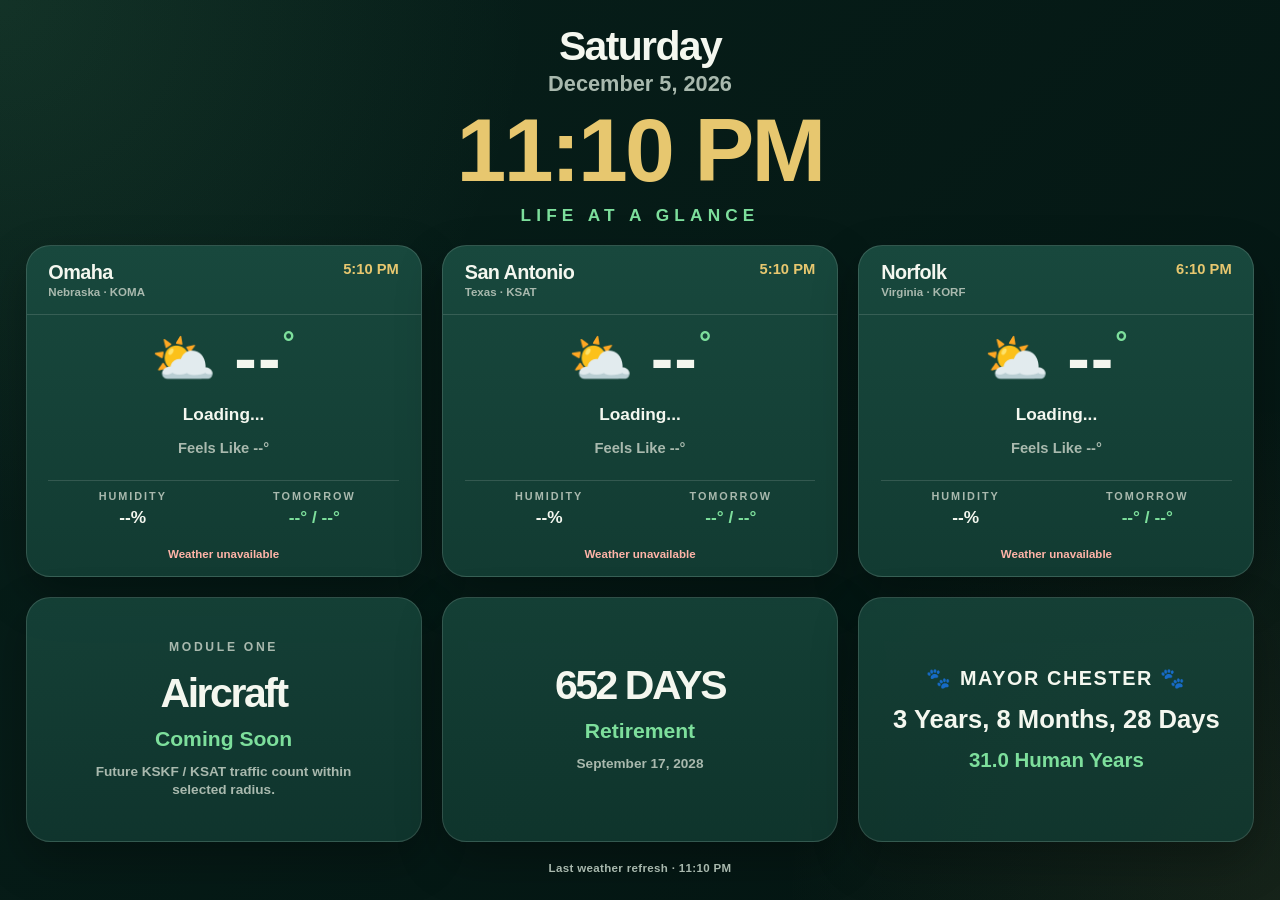
==== index.html @ 7c3a4c6c "spacing more" ====
<!DOCTYPE html>
<html lang="en">
<head>
  <meta charset="UTF-8" />
  <meta name="viewport" content="width=device-width, initial-scale=1.0, viewport-fit=cover" />

  <title>Life at a Glance</title>

  <style>
    :root {
      --bg: #071f1a;
      --bg-dark: #041512;
      --tile: #123b32;
      --tile-2: #18483d;
      --tile-3: #0f332c;
      --accent: #7ddf9c;
      --gold: #e7c76f;
      --text: #f4f7ef;
      --muted: #a9b9ae;
      --line: rgba(244, 247, 239, 0.14);
      --shadow: rgba(0, 0, 0, 0.28);
      --error: #ffb4a8;
      --ui-scale: 1;
    }

    * {
      box-sizing: border-box;
    }

    html {
      width: 100%;
      min-height: 100%;
      background: var(--bg-dark);
    }

    body {
      margin: 0;
      width: 100%;
      min-height: 100dvh;
      background:
        radial-gradient(circle at top left, rgba(125, 223, 156, 0.10), transparent 34%),
        radial-gradient(circle at bottom right, rgba(231, 199, 111, 0.08), transparent 32%),
        linear-gradient(135deg, var(--bg), var(--bg-dark));
      color: var(--text);
      font-family: -apple-system, BlinkMacSystemFont, "Segoe UI", sans-serif;
    }

    .dashboard {
      width: 100%;
      min-height: 100dvh;
      padding: clamp(14px, 2vw, 38px);
      display: grid;
      grid-template-rows: auto minmax(0, 1.15fr) minmax(0, 0.85fr) auto;
      gap: clamp(12px, 1.6vw, 28px);
    }

    .lockscreen-header {
      text-align: center;
      display: flex;
      flex-direction: column;
      align-items: center;
      justify-content: center;
      line-height: 1;
    }

    .day {
      font-size: clamp(1.7rem, 3.2vw, 3.6rem);
      font-weight: 850;
      color: var(--text);
      letter-spacing: -0.04em;
    }

    .date {
      margin-top: clamp(4px, 0.5vw, 8px);
      font-size: clamp(1rem, 1.7vw, 2rem);
      font-weight: 750;
      color: var(--muted);
    }
.main-time{
    font-variant-numeric: tabular-nums;
    letter-spacing:-0.02em;
}

.temperature{
    font-variant-numeric: tabular-nums;
    letter-spacing:0.015em;
}

.retirement-number{
    font-variant-numeric: tabular-nums;
    letter-spacing:0.02em;
}

    
    .main-time {
      margin-top: clamp(8px, 0.9vw, 14px);
      font-size: clamp(3.6rem, 7vw, 7.2rem);
      font-weight: 900;
      letter-spacing: -0.03em;
      font-kerning: normal;
      font-variant-numeric: tabular-nums;
      color: var(--gold);
    }

    .title {
      margin-top: clamp(8px, 0.9vw, 16px);
      font-size: clamp(0.9rem, 1.35vw, 1.8rem);
      font-weight: 850;
      color: var(--accent);
      letter-spacing: clamp(0.15em, 0.4vw, 0.35em);
      text-transform: uppercase;
    }

    .tile-grid {
      width: 100%;
      min-height: 0;
      display: grid;
      grid-template-columns: repeat(3, minmax(0, 1fr));
      gap: clamp(12px, 1.6vw, 28px);
    }

    .tile {
      min-width: 0;
      min-height: 0;
      background: linear-gradient(180deg, var(--tile-2), var(--tile));
      border-radius: clamp(20px, 1.9vw, 34px);
      box-shadow: 0 18px 46px var(--shadow);
      border: 1px solid var(--line);
      overflow: hidden;
      display: flex;
      flex-direction: column;
      align-items: center;
      text-align: center;
    }

    .weather-card .card-header {
      width: 100%;
      padding: clamp(12px, 1.2vw, 22px) clamp(16px, 1.7vw, 30px);
      border-bottom: 1px solid var(--line);
      display: flex;
      justify-content: space-between;
      align-items: flex-start;
      gap: 12px;
    }

    .location-block {
      min-width: 0;
      text-align: left;
    }

    .location-main {
      font-size: clamp(1.1rem, 1.55vw, 2rem);
      font-weight: 900;
      color: var(--text);
      letter-spacing: -0.03em;
      white-space: nowrap;
      overflow: hidden;
      text-overflow: ellipsis;
    }

    .location-sub {
      margin-top: 2px;
      font-size: clamp(0.72rem, 0.9vw, 1.2rem);
      font-weight: 700;
      color: var(--muted);
      white-space: nowrap;
      overflow: hidden;
      text-overflow: ellipsis;
    }

    .local-time {
      font-size: clamp(0.9rem, 1.15vw, 1.55rem);
      font-weight: 900;
      color: var(--gold);
      white-space: nowrap;
    }

    .weather-body {
      width: 100%;
      flex: 1;
      min-height: 0;
      padding: clamp(6px, 0.75vw, 14px) clamp(16px, 1.7vw, 30px);
      display: grid;
      grid-template-rows: auto auto auto minmax(0, auto) auto;
      align-items: center;
      justify-items: center;
      text-align: center;
    }

    .main-weather {
      display: flex;
      justify-content: center;
      align-items: center;
      gap: clamp(12px, 1.4vw, 28px);
      margin-bottom: clamp(4px, 0.5vw, 10px);
      min-width: 0;
    }

    .icon {
      font-size: clamp(2rem, 4.1vw, 5rem);
      line-height: 1;
      flex: 0 0 auto;
    }

    .temp {
      font-size: clamp(2.7rem, 5.3vw, 6.4rem);
      font-weight: 900;
      letter-spacing: 0.015em;
      font-variant-numeric: tabular-nums;
      line-height: 0.85;
      white-space: nowrap;
    }

    .degree {
      font-size: 0.45em;
      color: var(--accent);
      vertical-align: top;
      margin-left: 0.03em;
    }

    .condition {
      max-width: 94%;
      font-size: clamp(0.9rem, 1.35vw, 1.75rem);
      font-weight: 900;
      color: var(--text);
      line-height: 1;
      margin-bottom: clamp(2px, 0.3vw, 6px);
    }

    .feels {
      font-size: clamp(0.9rem, 1.15vw, 1.45rem);
      font-weight: 750;
      color: var(--muted);
      margin-bottom: clamp(10px, 1vw, 18px);
    }

    .detail-area {
      width: 100%;
      display: grid;
      grid-template-columns: 1fr 1fr;
      gap: clamp(8px, 1vw, 14px);
      border-top: 1px solid var(--line);
      padding-top: clamp(6px, 0.65vw, 12px);
    }

    .detail-box {
      min-width: 0;
      display: flex;
      flex-direction: column;
      align-items: center;
      justify-content: center;
      min-height: 0;
    }

    .detail-label {
      font-size: clamp(0.68rem, 0.8vw, 1rem);
      font-weight: 850;
      letter-spacing: 0.18em;
      text-transform: uppercase;
      color: var(--muted);
      margin-bottom: clamp(3px, 0.4vw, 7px);
    }

    .detail-value {
      font-size: clamp(1rem, 1.35vw, 1.7rem);
      font-weight: 900;
      color: var(--text);
      white-space: nowrap;
    }

    .tomorrow {
      color: var(--accent);
    }

    .error {
      margin-top: 8px;
      color: var(--error);
      font-size: clamp(0.72rem, 0.85vw, 1rem);
      font-weight: 700;
    }

    .placeholder-card {
      background:
        linear-gradient(180deg, rgba(24, 72, 61, 0.82), rgba(18, 59, 50, 0.82));
      justify-content: center;
      padding: clamp(18px, 2vw, 38px);
    }

    .chester-card {
      gap: clamp(10px, 1.2vw, 18px);
    }

    .chester-title {
      font-size: clamp(1rem, 1.55vw, 2rem);
      font-weight: 900;
      color: var(--text);
      letter-spacing: 0.08em;
      line-height: 1.1;
    }

    .chester-age {
      font-size: clamp(1.25rem, 2vw, 2.8rem);
      font-weight: 900;
      color: var(--text);
      line-height: 1.1;
    }

    .chester-human-age {
      font-size: clamp(1.1rem, 1.6vw, 2rem);
      font-weight: 900;
      color: var(--accent);
      line-height: 1.1;
    }

    .placeholder-label {
      font-size: clamp(0.75rem, 0.95vw, 1.2rem);
      font-weight: 900;
      letter-spacing: 0.22em;
      text-transform: uppercase;
      color: var(--muted);
      margin-bottom: clamp(14px, 1.5vw, 26px);
    }

    .placeholder-title {
      font-size: clamp(2rem, 3.2vw, 4rem);
      font-weight: 900;
      color: var(--text);
      letter-spacing: -0.06em;
      line-height: 1;
      margin-bottom: clamp(10px, 1vw, 16px);
    }

    .placeholder-status {
      font-size: clamp(1.15rem, 1.65vw, 2rem);
      font-weight: 900;
      color: var(--accent);
      line-height: 1.1;
    }

    .placeholder-note {
      margin-top: clamp(10px, 1vw, 16px);
      font-size: clamp(0.85rem, 1.05vw, 1.35rem);
      font-weight: 700;
      color: var(--muted);
      max-width: 34ch;
      line-height: 1.35;
    }

    .footer {
      min-height: 0;
      font-size: clamp(0.72rem, 0.85vw, 1rem);
      font-weight: 750;
      color: var(--muted);
      text-align: center;
      letter-spacing: 0.03em;
    }

    /* Large landscape screens: true kiosk mode, no scrolling. */
    @media (min-width: 1000px) and (orientation: landscape) {
      html,
      body {
        height: 100%;
        overflow: hidden;
      }

      .dashboard {
        height: 100dvh;
      }
    }

    /* Medium screens/tablets: allow graceful reflow. */
    @media (max-width: 1050px) {
      body {
        overflow: auto;
      }

      .dashboard {
        min-height: 100dvh;
        grid-template-rows: auto auto auto auto;
      }

      .tile-grid {
        grid-template-columns: repeat(2, minmax(0, 1fr));
      }

      .tile {
        min-height: clamp(260px, 38vh, 380px);
      }
    }

    /* Phones/small portrait screens. */
    @media (max-width: 680px) {
      .dashboard {
        padding: 16px;
        gap: 16px;
      }

      .tile-grid {
        grid-template-columns: 1fr;
      }

      .tile {
        min-height: 280px;
      }

      .weather-card .card-header {
        align-items: center;
      }

      .main-weather {
        gap: 16px;
      }
    }

    /* Short landscape screens, including some browser windows with toolbars visible. */
    @media (max-height: 760px) and (min-width: 1000px) {
      .dashboard {
        padding: 14px 24px;
        gap: 12px;
      }

      .day {
        font-size: clamp(1.4rem, 2.5vw, 2.8rem);
      }

      .date {
        font-size: clamp(0.9rem, 1.35vw, 1.5rem);
      }

      .main-time {
        font-size: clamp(3rem, 5vw, 5.5rem);
        margin-top: 4px;
      }

      .title {
        margin-top: 6px;
      }
    }
  </style>
</head>

<body>
  <main class="dashboard">

    <header class="lockscreen-header">
      <div class="day" id="mainDay">Loading</div>
      <div class="date" id="mainDate">Loading date</div>
      <div class="main-time" id="mainTime">--:--</div>
      <div class="title">Life at a Glance</div>
    </header>

    <section class="tile-grid top-row" id="weatherGrid"></section>

    <section class="tile-grid bottom-row">

      <section class="tile placeholder-card">
        <div class="placeholder-label">Module One</div>
        <div class="placeholder-title">Aircraft</div>
        <div class="placeholder-status">Coming Soon</div>
        <div class="placeholder-note">Future KSKF / KSAT traffic count within selected radius.</div>
      </section>

      <section class="tile placeholder-card">
        <div class="placeholder-title" id="retirementCountdown">---</div>
        <div class="placeholder-status">Retirement</div>
        <div class="placeholder-note">September 17, 2028</div>
      </section>

      <section class="tile placeholder-card chester-card">
        <div class="chester-title">🐾 MAYOR CHESTER 🐾</div>
        <div class="chester-age" id="chesterAge">Loading...</div>
        <div class="chester-human-age" id="chesterHumanAge">Loading human years...</div>
      </section>

    </section>

    <div class="footer" id="footerStatus">Weather refreshes every 15 minutes</div>

  </main>

  <script>
    /* ============================================================
       CONFIGURATION
       Add or change cities here.
       Weather.gov supports U.S. locations only.
    ============================================================ */

  function updateUIScale() {
  const designWidth = 1512;
  const designHeight = 982;

  const widthScale = window.innerWidth / designWidth;
  const heightScale = window.innerHeight / designHeight;

  const scale = Math.min(widthScale, heightScale);
  const clampedScale = Math.max(0.72, Math.min(scale, 1.18));

  document.documentElement.style.setProperty("--ui-scale", clampedScale);
}
    const WEATHER_TILES = [
      {
        main: "Omaha",
        sub: "Nebraska",
        weatherLat: 41.2565,
        weatherLon: -95.9345,
        airport: "KOMA",
        timeZone: "America/Chicago"
      },
      {
        main: "San Antonio",
        sub: "Texas",
        weatherLat: 29.4241,
        weatherLon: -98.4936,
        airport: "KSAT",
        timeZone: "America/Chicago"
      },
      {
        main: "Norfolk",
        sub: "Virginia",
        weatherLat: 36.8508,
        weatherLon: -76.2859,
        airport: "KORF",
        timeZone: "America/New_York"
      }
    ];

    const RETIREMENT_DATE = new Date("2028-09-17T00:00:00");
    const CHESTER_BIRTHDAY = new Date("2023-03-07T00:00:00");

const CHESTER_HUMAN_AGE_TABLE = [
  { dog: 1, human: 15 },
  { dog: 2, human: 24 },
  { dog: 3, human: 28 },
  { dog: 4, human: 32 },
  { dog: 5, human: 37 },
  { dog: 6, human: 42 },
  { dog: 7, human: 47 },
  { dog: 8, human: 51 },
  { dog: 9, human: 56 },
  { dog: 10, human: 60 },
  { dog: 12, human: 69 }
];

    /* ============================================================
       UTILITY FUNCTIONS
    ============================================================ */

    function cToF(celsius) {
      if (celsius === null || celsius === undefined) return null;
      return Math.round((celsius * 9 / 5) + 32);
    }

    function heatIndexF(tempF, humidity) {
      if (tempF === null || humidity === null) return tempF;
      if (tempF < 80 || humidity < 40) return tempF;

      const T = tempF;
      const R = humidity;

      return Math.round(
        -42.379 +
        2.04901523 * T +
        10.14333127 * R -
        0.22475541 * T * R -
        0.00683783 * T * T -
        0.05481717 * R * R +
        0.00122874 * T * T * R +
        0.00085282 * T * R * R -
        0.00000199 * T * T * R * R
      );
    }

    function iconForForecast(text) {
      const value = String(text || "").toLowerCase();

      if (value.includes("thunder")) return "⛈️";
      if (value.includes("rain") || value.includes("showers") || value.includes("drizzle")) return "🌧️";
      if (value.includes("snow") || value.includes("flurries")) return "❄️";
      if (value.includes("fog") || value.includes("mist")) return "🌫️";
      if (value.includes("cloudy") || value.includes("overcast")) return "☁️";
      if (value.includes("partly") || value.includes("mostly sunny")) return "🌤️";
      if (value.includes("sunny") || value.includes("clear")) return "☀️";

      return "⛅";
    }

    function formatTimeForZone(timeZone) {
      return new Date().toLocaleTimeString("en-US", {
        timeZone,
        hour: "numeric",
        minute: "2-digit"
      });
    }

    /* ============================================================
       MAIN LOCKSCREEN CLOCK
    ============================================================ */

      function updateMainClock() {
      const now = new Date();

      document.getElementById("mainDay").textContent =
        now.toLocaleDateString("en-US", {
          weekday: "long"
        });

      document.getElementById("mainDate").textContent =
        now.toLocaleDateString("en-US", {
          month: "long",
          day: "numeric",
          year: "numeric"
        });

      document.getElementById("mainTime").textContent =
        now.toLocaleTimeString("en-US", {
          hour: "numeric",
          minute: "2-digit"
        });
    }

    /* ============================================================
       RETIREMENT COUNTDOWN
    ============================================================ */

    function updateRetirementCountdown() {
      const now = new Date();
      const millisecondsPerDay = 1000 * 60 * 60 * 24;
      const difference = RETIREMENT_DATE - now;
      const daysRemaining = Math.max(0, Math.ceil(difference / millisecondsPerDay));
      const element = document.getElementById("retirementCountdown");

      if (element) {
        element.textContent = daysRemaining + " DAYS";
      }
    }
    function calculateAgeParts(birthday, today) {
  let years = today.getFullYear() - birthday.getFullYear();
  let months = today.getMonth() - birthday.getMonth();
  let days = today.getDate() - birthday.getDate();

  if (days < 0) {
    months--;
    const previousMonth = new Date(today.getFullYear(), today.getMonth(), 0);
    days += previousMonth.getDate();
  }

  if (months < 0) {
    years--;
    months += 12;
  }

  return { years, months, days };
}

function calculateDecimalYears(birthday, today) {
  const millisecondsPerYear = 365.25 * 24 * 60 * 60 * 1000;
  return (today - birthday) / millisecondsPerYear;
}

function calculateHumanYears(dogYears) {
  const table = CHESTER_HUMAN_AGE_TABLE;

  for (let i = 0; i < table.length - 1; i++) {
    const current = table[i];
    const next = table[i + 1];

    if (dogYears >= current.dog && dogYears <= next.dog) {
      const progress = (dogYears - current.dog) / (next.dog - current.dog);
      return current.human + progress * (next.human - current.human);
    }
  }

  return table[table.length - 1].human;
}

function updateChesterAge() {
  const today = new Date();

  const ageParts = calculateAgeParts(CHESTER_BIRTHDAY, today);
  const dogYears = calculateDecimalYears(CHESTER_BIRTHDAY, today);
  const humanYears = calculateHumanYears(dogYears);

  const ageElement = document.getElementById("chesterAge");
  const humanAgeElement = document.getElementById("chesterHumanAge");

  if (ageElement) {
    ageElement.textContent =
      `${ageParts.years} Years, ${ageParts.months} Months, ${ageParts.days} Days`;
  }

  if (humanAgeElement) {
    humanAgeElement.textContent =
      `${humanYears.toFixed(1)} Human Years`;
  }
}

    /* ============================================================
       WEATHER CARD CREATION
    ============================================================ */

    function createWeatherCard(city, index) {
      const card = document.createElement("section");
      card.className = "tile weather-card";
      card.id = `weather-card-${index}`;

      card.innerHTML = `
        <div class="card-header">
          <div class="location-block">
            <div class="location-main">${city.main}</div>
            <div class="location-sub">${city.sub} · ${city.airport}</div>
          </div>
          <div class="local-time" id="city-time-${index}">--:--</div>
        </div>

        <div class="weather-body">
          <div class="main-weather">
            <div class="icon" id="weather-icon-${index}">⛅</div>
            <div class="temp">
              <span id="weather-temp-${index}">--</span><span class="degree">°</span>
            </div>
          </div>

          <div class="condition" id="weather-condition-${index}">Loading...</div>
          <div class="feels">
            Feels Like <span id="weather-feels-${index}">--</span>°
          </div>

          <div class="detail-area">
            <div class="detail-box">
              <div class="detail-label">Humidity</div>
              <div class="detail-value">
                <span id="weather-humidity-${index}">--</span>%
              </div>
            </div>

            <div class="detail-box">
              <div class="detail-label">Tomorrow</div>
              <div class="detail-value tomorrow" id="weather-tomorrow-${index}">
                --° / --°
              </div>
            </div>
          </div>

          <div class="error" id="weather-error-${index}"></div>
        </div>
      `;

      document.getElementById("weatherGrid").appendChild(card);
    }

    /* ============================================================
       WEATHER CLOCKS
    ============================================================ */

    function updateWeatherTileClocks() {
      WEATHER_TILES.forEach((city, index) => {
        const element = document.getElementById(`city-time-${index}`);
        if (element) {
          element.textContent = formatTimeForZone(city.timeZone);
        }
      });
    }

    /* ============================================================
       WEATHER.GOV DATA
    ============================================================ */

    async function getLatestObservationFromStations(stations) {
      for (const stationFeature of stations.features) {
        const stationId = stationFeature.properties.stationIdentifier;
        const observationUrl =
          `https://api.weather.gov/stations/${stationId}/observations/latest`;

        try {
          const response = await fetch(observationUrl);
          if (!response.ok) continue;

          const data = await response.json();

          if (
            data &&
            data.properties &&
            data.properties.temperature &&
            data.properties.temperature.value !== null
          ) {
            return data;
          }
        } catch (error) {
          continue;
        }
      }

      throw new Error("No usable observation stations found");
    }

    async function loadWeather(city, index) {
      const errorElement = document.getElementById(`weather-error-${index}`);

      try {
        const pointUrl =
          `https://api.weather.gov/points/${city.weatherLat},${city.weatherLon}`;

        const pointResponse = await fetch(pointUrl);
        if (!pointResponse.ok) {
          throw new Error("Unable to load weather point data");
        }

        const pointData = await pointResponse.json();

        const forecastUrl = pointData.properties.forecast;
        const stationsUrl = pointData.properties.observationStations;

        const [forecastResponse, stationsResponse] = await Promise.all([
          fetch(forecastUrl),
          fetch(stationsUrl)
        ]);

        if (!forecastResponse.ok || !stationsResponse.ok) {
          throw new Error("Unable to load forecast or station data");
        }

        const forecastData = await forecastResponse.json();
        const stationsData = await stationsResponse.json();
        const observationData = await getLatestObservationFromStations(stationsData);

        const current = observationData.properties;
        const periods = forecastData.properties.periods;

        const currentTempF = cToF(current.temperature.value);

        const humidity =
          current.relativeHumidity &&
          current.relativeHumidity.value !== null
            ? Math.round(current.relativeHumidity.value)
            : null;

        const feelsLike =
          humidity !== null ? heatIndexF(currentTempF, humidity) : currentTempF;

        const currentForecast = periods[0];

        const tomorrowDay = periods.find(period => {
          const periodDate = new Date(period.startTime);
          const now = new Date();

          return period.isDaytime && periodDate.getDate() !== now.getDate();
        });

        const tomorrowNight = periods.find(period => {
          if (!tomorrowDay) return false;

          const periodDate = new Date(period.startTime);
          const tomorrowDate = new Date(tomorrowDay.startTime);

          return !period.isDaytime &&
                 periodDate.getDate() === tomorrowDate.getDate();
        });

        document.getElementById(`weather-temp-${index}`).textContent =
          currentTempF ?? "--";

        document.getElementById(`weather-feels-${index}`).textContent =
          feelsLike ?? "--";

        document.getElementById(`weather-humidity-${index}`).textContent =
          humidity ?? "--";

        document.getElementById(`weather-condition-${index}`).textContent =
          currentForecast.shortForecast || "Current conditions";

        document.getElementById(`weather-icon-${index}`).textContent =
          iconForForecast(currentForecast.shortForecast);

        if (tomorrowDay && tomorrowNight) {
          document.getElementById(`weather-tomorrow-${index}`).textContent =
            `${tomorrowDay.temperature}° / ${tomorrowNight.temperature}°`;
        }

        errorElement.textContent = "";
      } catch (error) {
        console.error(`${city.main} weather error:`, error);
        errorElement.textContent = "Weather unavailable";
      }
    }

    function loadAllWeather() {
      WEATHER_TILES.forEach((city, index) => {
        loadWeather(city, index);
      });

      const now = new Date();
      document.getElementById("footerStatus").textContent =
        "Last weather refresh · " +
        now.toLocaleTimeString("en-US", {
          hour: "numeric",
          minute: "2-digit"
        });
    }

    /* ============================================================
       INITIALIZE
    ============================================================ */

    WEATHER_TILES.forEach((city, index) => {
      createWeatherCard(city, index);
    });

    updateUIScale();
    updateMainClock();
    updateRetirementCountdown();
    updateChesterAge();
    updateWeatherTileClocks();
    loadAllWeather();

    setInterval(updateMainClock, 1000);
    setInterval(updateRetirementCountdown, 60 * 60 * 1000);
    setInterval(updateWeatherTileClocks, 1000);
    setInterval(loadAllWeather, 15 * 60 * 1000);
    window.addEventListener("resize", updateUIScale);
    window.addEventListener("orientationchange", updateUIScale);
  </script>
</body>
</html>
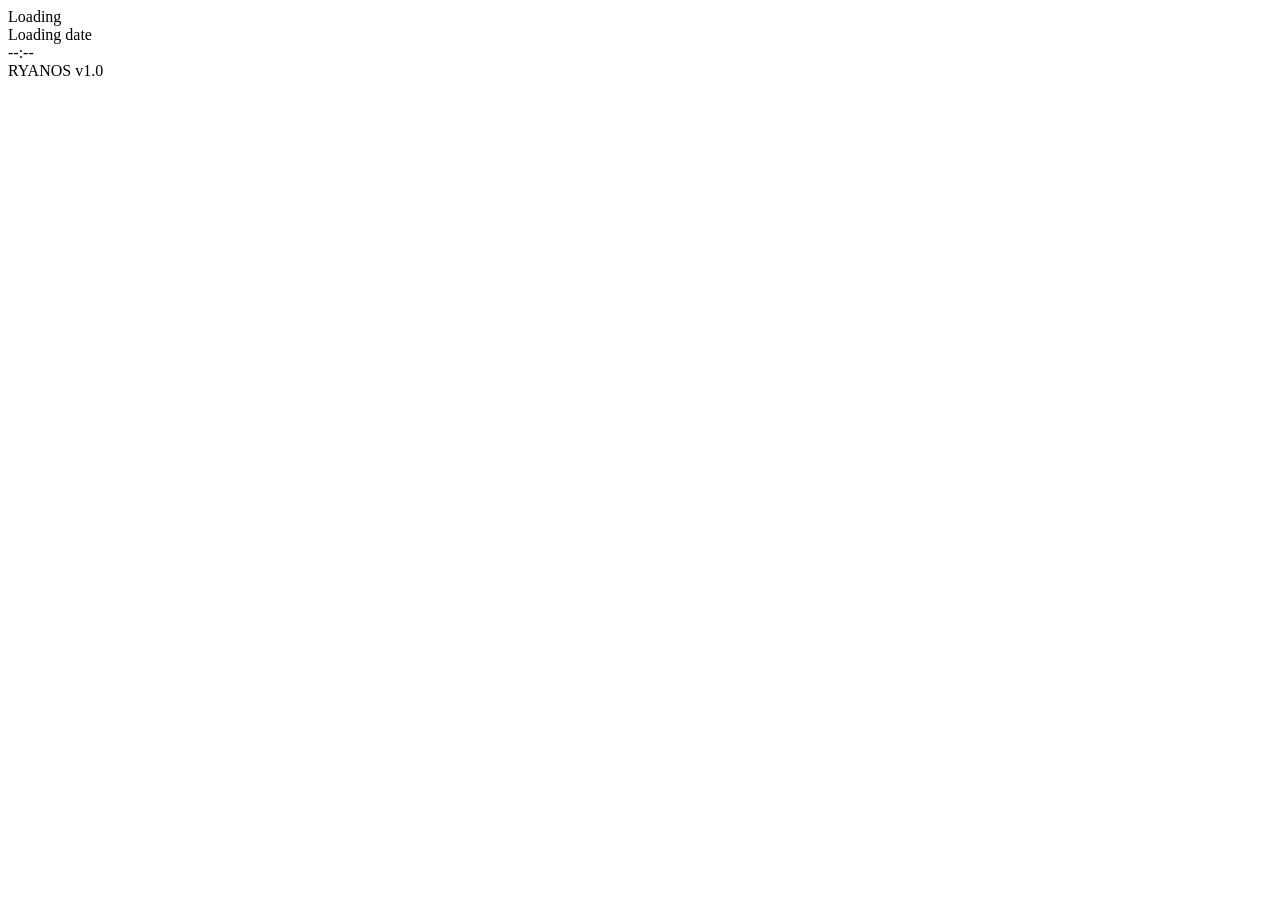
==== commit 2a32645f: "Update index.html" ====
--- a/index.html
+++ b/index.html
@@ -3,921 +3,70 @@
 <head>
   <meta charset="UTF-8" />
   <meta name="viewport" content="width=device-width, initial-scale=1.0, viewport-fit=cover" />
-
-  <title>Life at a Glance</title>
-
-  <style>
-    :root {
-      --bg: #071f1a;
-      --bg-dark: #041512;
-      --tile: #123b32;
-      --tile-2: #18483d;
-      --tile-3: #0f332c;
-      --accent: #7ddf9c;
-      --gold: #e7c76f;
-      --text: #f4f7ef;
-      --muted: #a9b9ae;
-      --line: rgba(244, 247, 239, 0.14);
-      --shadow: rgba(0, 0, 0, 0.28);
-      --error: #ffb4a8;
-      --ui-scale: 1;
-    }
-
-    * {
-      box-sizing: border-box;
-    }
-
-    html {
-      width: 100%;
-      min-height: 100%;
-      background: var(--bg-dark);
-    }
-
-    body {
-      margin: 0;
-      width: 100%;
-      min-height: 100dvh;
-      background:
-        radial-gradient(circle at top left, rgba(125, 223, 156, 0.10), transparent 34%),
-        radial-gradient(circle at bottom right, rgba(231, 199, 111, 0.08), transparent 32%),
-        linear-gradient(135deg, var(--bg), var(--bg-dark));
-      color: var(--text);
-      font-family: -apple-system, BlinkMacSystemFont, "Segoe UI", sans-serif;
-    }
-
-    .dashboard {
-      width: 100%;
-      min-height: 100dvh;
-      padding: clamp(14px, 2vw, 38px);
-      display: grid;
-      grid-template-rows: auto minmax(0, 1.15fr) minmax(0, 0.85fr) auto;
-      gap: clamp(12px, 1.6vw, 28px);
-    }
-
-    .lockscreen-header {
-      text-align: center;
-      display: flex;
-      flex-direction: column;
-      align-items: center;
-      justify-content: center;
-      line-height: 1;
-    }
-
-    .day {
-      font-size: clamp(1.7rem, 3.2vw, 3.6rem);
-      font-weight: 850;
-      color: var(--text);
-      letter-spacing: -0.04em;
-    }
-
-    .date {
-      margin-top: clamp(4px, 0.5vw, 8px);
-      font-size: clamp(1rem, 1.7vw, 2rem);
-      font-weight: 750;
-      color: var(--muted);
-    }
-.main-time{
-    font-variant-numeric: tabular-nums;
-    letter-spacing:-0.02em;
-}
-
-.temperature{
-    font-variant-numeric: tabular-nums;
-    letter-spacing:0.015em;
-}
-
-.retirement-number{
-    font-variant-numeric: tabular-nums;
-    letter-spacing:0.02em;
-}
-
-    
-    .main-time {
-      margin-top: clamp(8px, 0.9vw, 14px);
-      font-size: clamp(3.6rem, 7vw, 7.2rem);
-      font-weight: 900;
-      letter-spacing: -0.03em;
-      font-kerning: normal;
-      font-variant-numeric: tabular-nums;
-      color: var(--gold);
-    }
-
-    .title {
-      margin-top: clamp(8px, 0.9vw, 16px);
-      font-size: clamp(0.9rem, 1.35vw, 1.8rem);
-      font-weight: 850;
-      color: var(--accent);
-      letter-spacing: clamp(0.15em, 0.4vw, 0.35em);
-      text-transform: uppercase;
-    }
-
-    .tile-grid {
-      width: 100%;
-      min-height: 0;
-      display: grid;
-      grid-template-columns: repeat(3, minmax(0, 1fr));
-      gap: clamp(12px, 1.6vw, 28px);
-    }
-
-    .tile {
-      min-width: 0;
-      min-height: 0;
-      background: linear-gradient(180deg, var(--tile-2), var(--tile));
-      border-radius: clamp(20px, 1.9vw, 34px);
-      box-shadow: 0 18px 46px var(--shadow);
-      border: 1px solid var(--line);
-      overflow: hidden;
-      display: flex;
-      flex-direction: column;
-      align-items: center;
-      text-align: center;
-    }
-
-    .weather-card .card-header {
-      width: 100%;
-      padding: clamp(12px, 1.2vw, 22px) clamp(16px, 1.7vw, 30px);
-      border-bottom: 1px solid var(--line);
-      display: flex;
-      justify-content: space-between;
-      align-items: flex-start;
-      gap: 12px;
-    }
-
-    .location-block {
-      min-width: 0;
-      text-align: left;
-    }
-
-    .location-main {
-      font-size: clamp(1.1rem, 1.55vw, 2rem);
-      font-weight: 900;
-      color: var(--text);
-      letter-spacing: -0.03em;
-      white-space: nowrap;
-      overflow: hidden;
-      text-overflow: ellipsis;
-    }
-
-    .location-sub {
-      margin-top: 2px;
-      font-size: clamp(0.72rem, 0.9vw, 1.2rem);
-      font-weight: 700;
-      color: var(--muted);
-      white-space: nowrap;
-      overflow: hidden;
-      text-overflow: ellipsis;
-    }
-
-    .local-time {
-      font-size: clamp(0.9rem, 1.15vw, 1.55rem);
-      font-weight: 900;
-      color: var(--gold);
-      white-space: nowrap;
-    }
-
-    .weather-body {
-      width: 100%;
-      flex: 1;
-      min-height: 0;
-      padding: clamp(6px, 0.75vw, 14px) clamp(16px, 1.7vw, 30px);
-      display: grid;
-      grid-template-rows: auto auto auto minmax(0, auto) auto;
-      align-items: center;
-      justify-items: center;
-      text-align: center;
-    }
-
-    .main-weather {
-      display: flex;
-      justify-content: center;
-      align-items: center;
-      gap: clamp(12px, 1.4vw, 28px);
-      margin-bottom: clamp(4px, 0.5vw, 10px);
-      min-width: 0;
-    }
-
-    .icon {
-      font-size: clamp(2rem, 4.1vw, 5rem);
-      line-height: 1;
-      flex: 0 0 auto;
-    }
-
-    .temp {
-      font-size: clamp(2.7rem, 5.3vw, 6.4rem);
-      font-weight: 900;
-      letter-spacing: 0.015em;
-      font-variant-numeric: tabular-nums;
-      line-height: 0.85;
-      white-space: nowrap;
-    }
-
-    .degree {
-      font-size: 0.45em;
-      color: var(--accent);
-      vertical-align: top;
-      margin-left: 0.03em;
-    }
-
-    .condition {
-      max-width: 94%;
-      font-size: clamp(0.9rem, 1.35vw, 1.75rem);
-      font-weight: 900;
-      color: var(--text);
-      line-height: 1;
-      margin-bottom: clamp(2px, 0.3vw, 6px);
-    }
-
-    .feels {
-      font-size: clamp(0.9rem, 1.15vw, 1.45rem);
-      font-weight: 750;
-      color: var(--muted);
-      margin-bottom: clamp(10px, 1vw, 18px);
-    }
-
-    .detail-area {
-      width: 100%;
-      display: grid;
-      grid-template-columns: 1fr 1fr;
-      gap: clamp(8px, 1vw, 14px);
-      border-top: 1px solid var(--line);
-      padding-top: clamp(6px, 0.65vw, 12px);
-    }
-
-    .detail-box {
-      min-width: 0;
-      display: flex;
-      flex-direction: column;
-      align-items: center;
-      justify-content: center;
-      min-height: 0;
-    }
-
-    .detail-label {
-      font-size: clamp(0.68rem, 0.8vw, 1rem);
-      font-weight: 850;
-      letter-spacing: 0.18em;
-      text-transform: uppercase;
-      color: var(--muted);
-      margin-bottom: clamp(3px, 0.4vw, 7px);
-    }
-
-    .detail-value {
-      font-size: clamp(1rem, 1.35vw, 1.7rem);
-      font-weight: 900;
-      color: var(--text);
-      white-space: nowrap;
-    }
-
-    .tomorrow {
-      color: var(--accent);
-    }
-
-    .error {
-      margin-top: 8px;
-      color: var(--error);
-      font-size: clamp(0.72rem, 0.85vw, 1rem);
-      font-weight: 700;
-    }
-
-    .placeholder-card {
-      background:
-        linear-gradient(180deg, rgba(24, 72, 61, 0.82), rgba(18, 59, 50, 0.82));
-      justify-content: center;
-      padding: clamp(18px, 2vw, 38px);
-    }
-
-    .chester-card {
-      gap: clamp(10px, 1.2vw, 18px);
-    }
-
-    .chester-title {
-      font-size: clamp(1rem, 1.55vw, 2rem);
-      font-weight: 900;
-      color: var(--text);
-      letter-spacing: 0.08em;
-      line-height: 1.1;
-    }
-
-    .chester-age {
-      font-size: clamp(1.25rem, 2vw, 2.8rem);
-      font-weight: 900;
-      color: var(--text);
-      line-height: 1.1;
-    }
-
-    .chester-human-age {
-      font-size: clamp(1.1rem, 1.6vw, 2rem);
-      font-weight: 900;
-      color: var(--accent);
-      line-height: 1.1;
-    }
-
-    .placeholder-label {
-      font-size: clamp(0.75rem, 0.95vw, 1.2rem);
-      font-weight: 900;
-      letter-spacing: 0.22em;
-      text-transform: uppercase;
-      color: var(--muted);
-      margin-bottom: clamp(14px, 1.5vw, 26px);
-    }
-
-    .placeholder-title {
-      font-size: clamp(2rem, 3.2vw, 4rem);
-      font-weight: 900;
-      color: var(--text);
-      letter-spacing: -0.06em;
-      line-height: 1;
-      margin-bottom: clamp(10px, 1vw, 16px);
-    }
-
-    .placeholder-status {
-      font-size: clamp(1.15rem, 1.65vw, 2rem);
-      font-weight: 900;
-      color: var(--accent);
-      line-height: 1.1;
-    }
-
-    .placeholder-note {
-      margin-top: clamp(10px, 1vw, 16px);
-      font-size: clamp(0.85rem, 1.05vw, 1.35rem);
-      font-weight: 700;
-      color: var(--muted);
-      max-width: 34ch;
-      line-height: 1.35;
-    }
-
-    .footer {
-      min-height: 0;
-      font-size: clamp(0.72rem, 0.85vw, 1rem);
-      font-weight: 750;
-      color: var(--muted);
-      text-align: center;
-      letter-spacing: 0.03em;
-    }
-
-    /* Large landscape screens: true kiosk mode, no scrolling. */
-    @media (min-width: 1000px) and (orientation: landscape) {
-      html,
-      body {
-        height: 100%;
-        overflow: hidden;
-      }
-
-      .dashboard {
-        height: 100dvh;
-      }
-    }
-
-    /* Medium screens/tablets: allow graceful reflow. */
-    @media (max-width: 1050px) {
-      body {
-        overflow: auto;
-      }
-
-      .dashboard {
-        min-height: 100dvh;
-        grid-template-rows: auto auto auto auto;
-      }
-
-      .tile-grid {
-        grid-template-columns: repeat(2, minmax(0, 1fr));
-      }
-
-      .tile {
-        min-height: clamp(260px, 38vh, 380px);
-      }
-    }
-
-    /* Phones/small portrait screens. */
-    @media (max-width: 680px) {
-      .dashboard {
-        padding: 16px;
-        gap: 16px;
-      }
-
-      .tile-grid {
-        grid-template-columns: 1fr;
-      }
-
-      .tile {
-        min-height: 280px;
-      }
-
-      .weather-card .card-header {
-        align-items: center;
-      }
-
-      .main-weather {
-        gap: 16px;
-      }
-    }
-
-    /* Short landscape screens, including some browser windows with toolbars visible. */
-    @media (max-height: 760px) and (min-width: 1000px) {
-      .dashboard {
-        padding: 14px 24px;
-        gap: 12px;
-      }
-
-      .day {
-        font-size: clamp(1.4rem, 2.5vw, 2.8rem);
-      }
-
-      .date {
-        font-size: clamp(0.9rem, 1.35vw, 1.5rem);
-      }
-
-      .main-time {
-        font-size: clamp(3rem, 5vw, 5.5rem);
-        margin-top: 4px;
-      }
-
-      .title {
-        margin-top: 6px;
-      }
-    }
-  </style>
-</head>
-
+  <title>RyanOS</title>
+  <link rel="stylesheet" href="css/ryanos.css?v=1.0.1" />
 <body>
-  <main class="dashboard">
-
-    <header class="lockscreen-header">
+  <main class="dashboard-shell">
+    <header class="ryanos-header" aria-label="RyanOS clock">
       <div class="day" id="mainDay">Loading</div>
       <div class="date" id="mainDate">Loading date</div>
       <div class="main-time" id="mainTime">--:--</div>
-      <div class="title">Life at a Glance</div>
     </header>
 
-    <section class="tile-grid top-row" id="weatherGrid"></section>
+    <section class="tile-grid-main" id="tileGrid" aria-label="RyanOS module grid"></section>
 
-    <section class="tile-grid bottom-row">
-
-      <section class="tile placeholder-card">
-        <div class="placeholder-label">Module One</div>
-        <div class="placeholder-title">Aircraft</div>
-        <div class="placeholder-status">Coming Soon</div>
-        <div class="placeholder-note">Future KSKF / KSAT traffic count within selected radius.</div>
-      </section>
-
-      <section class="tile placeholder-card">
-        <div class="placeholder-title" id="retirementCountdown">---</div>
-        <div class="placeholder-status">Retirement</div>
-        <div class="placeholder-note">September 17, 2028</div>
-      </section>
-
-      <section class="tile placeholder-card chester-card">
-        <div class="chester-title">🐾 MAYOR CHESTER 🐾</div>
-        <div class="chester-age" id="chesterAge">Loading...</div>
-        <div class="chester-human-age" id="chesterHumanAge">Loading human years...</div>
-      </section>
-
-    </section>
-
-    <div class="footer" id="footerStatus">Weather refreshes every 15 minutes</div>
-
+    <footer class="ryanos-footer">RYANOS v1.0</footer>
   </main>
 
   <script>
-    /* ============================================================
-       CONFIGURATION
-       Add or change cities here.
-       Weather.gov supports U.S. locations only.
-    ============================================================ */
+    /* ==========================================================
+       RYANOS v1.0 CONFIGURATION
 
-  function updateUIScale() {
-  const designWidth = 1512;
-  const designHeight = 982;
+       This is the main control panel.
+       Change true / false to show or hide modules.
 
-  const widthScale = window.innerWidth / designWidth;
-  const heightScale = window.innerHeight / designHeight;
+       Do not edit the dashboard grid below. It is built automatically.
+    ========================================================== */
 
-  const scale = Math.min(widthScale, heightScale);
-  const clampedScale = Math.max(0.72, Math.min(scale, 1.18));
+    window.RYANOS_VERSION = "1.0";
 
-  document.documentElement.style.setProperty("--ui-scale", clampedScale);
-}
-    const WEATHER_TILES = [
-      {
-        main: "Omaha",
-        sub: "Nebraska",
-        weatherLat: 41.2565,
-        weatherLon: -95.9345,
-        airport: "KOMA",
-        timeZone: "America/Chicago"
-      },
-      {
-        main: "San Antonio",
-        sub: "Texas",
-        weatherLat: 29.4241,
-        weatherLon: -98.4936,
-        airport: "KSAT",
-        timeZone: "America/Chicago"
-      },
-      {
-        main: "Norfolk",
-        sub: "Virginia",
-        weatherLat: 36.8508,
-        weatherLon: -76.2859,
-        airport: "KORF",
-        timeZone: "America/New_York"
-      }
+    window.RYANOS_MODULES = {
+      "weather-a": true,
+      "weather-b": true,
+      "weather-c": true,
+
+      "flights": true,
+      "retirement": true,
+      "chester": true,
+
+      "seven": true,
+      "eight": true,
+      "nine": true
+    };
+
+    /* ==========================================================
+       TILE REGISTRY
+
+       These names are stable. If Weather A changes from Omaha to
+       Phoenix, keep the filename weather-a.html and edit only:
+
+       tiles/weather-a.html
+    ========================================================== */
+
+    window.RYANOS_TILES = [
+      { id: "weather-a", title: "Weather A", file: "tiles/weather-a.html" },
+      { id: "weather-b", title: "Weather B", file: "tiles/weather-b.html" },
+      { id: "weather-c", title: "Weather C", file: "tiles/weather-c.html" },
+
+      { id: "flights", title: "Flights", file: "tiles/flights.html" },
+      { id: "retirement", title: "Retirement", file: "tiles/retirement.html" },
+      { id: "chester", title: "Mayor Chester", file: "tiles/chester.html" },
+
+      { id: "seven", title: "Seven", file: "tiles/seven.html" },
+      { id: "eight", title: "Eight", file: "tiles/eight.html" },
+      { id: "nine", title: "Nine", file: "tiles/nine.html" }
     ];
-
-    const RETIREMENT_DATE = new Date("2028-09-17T00:00:00");
-    const CHESTER_BIRTHDAY = new Date("2023-03-07T00:00:00");
-
-const CHESTER_HUMAN_AGE_TABLE = [
-  { dog: 1, human: 15 },
-  { dog: 2, human: 24 },
-  { dog: 3, human: 28 },
-  { dog: 4, human: 32 },
-  { dog: 5, human: 37 },
-  { dog: 6, human: 42 },
-  { dog: 7, human: 47 },
-  { dog: 8, human: 51 },
-  { dog: 9, human: 56 },
-  { dog: 10, human: 60 },
-  { dog: 12, human: 69 }
-];
-
-    /* ============================================================
-       UTILITY FUNCTIONS
-    ============================================================ */
-
-    function cToF(celsius) {
-      if (celsius === null || celsius === undefined) return null;
-      return Math.round((celsius * 9 / 5) + 32);
-    }
-
-    function heatIndexF(tempF, humidity) {
-      if (tempF === null || humidity === null) return tempF;
-      if (tempF < 80 || humidity < 40) return tempF;
-
-      const T = tempF;
-      const R = humidity;
-
-      return Math.round(
-        -42.379 +
-        2.04901523 * T +
-        10.14333127 * R -
-        0.22475541 * T * R -
-        0.00683783 * T * T -
-        0.05481717 * R * R +
-        0.00122874 * T * T * R +
-        0.00085282 * T * R * R -
-        0.00000199 * T * T * R * R
-      );
-    }
-
-    function iconForForecast(text) {
-      const value = String(text || "").toLowerCase();
-
-      if (value.includes("thunder")) return "⛈️";
-      if (value.includes("rain") || value.includes("showers") || value.includes("drizzle")) return "🌧️";
-      if (value.includes("snow") || value.includes("flurries")) return "❄️";
-      if (value.includes("fog") || value.includes("mist")) return "🌫️";
-      if (value.includes("cloudy") || value.includes("overcast")) return "☁️";
-      if (value.includes("partly") || value.includes("mostly sunny")) return "🌤️";
-      if (value.includes("sunny") || value.includes("clear")) return "☀️";
-
-      return "⛅";
-    }
-
-    function formatTimeForZone(timeZone) {
-      return new Date().toLocaleTimeString("en-US", {
-        timeZone,
-        hour: "numeric",
-        minute: "2-digit"
-      });
-    }
-
-    /* ============================================================
-       MAIN LOCKSCREEN CLOCK
-    ============================================================ */
-
-      function updateMainClock() {
-      const now = new Date();
-
-      document.getElementById("mainDay").textContent =
-        now.toLocaleDateString("en-US", {
-          weekday: "long"
-        });
-
-      document.getElementById("mainDate").textContent =
-        now.toLocaleDateString("en-US", {
-          month: "long",
-          day: "numeric",
-          year: "numeric"
-        });
-
-      document.getElementById("mainTime").textContent =
-        now.toLocaleTimeString("en-US", {
-          hour: "numeric",
-          minute: "2-digit"
-        });
-    }
-
-    /* ============================================================
-       RETIREMENT COUNTDOWN
-    ============================================================ */
-
-    function updateRetirementCountdown() {
-      const now = new Date();
-      const millisecondsPerDay = 1000 * 60 * 60 * 24;
-      const difference = RETIREMENT_DATE - now;
-      const daysRemaining = Math.max(0, Math.ceil(difference / millisecondsPerDay));
-      const element = document.getElementById("retirementCountdown");
-
-      if (element) {
-        element.textContent = daysRemaining + " DAYS";
-      }
-    }
-    function calculateAgeParts(birthday, today) {
-  let years = today.getFullYear() - birthday.getFullYear();
-  let months = today.getMonth() - birthday.getMonth();
-  let days = today.getDate() - birthday.getDate();
-
-  if (days < 0) {
-    months--;
-    const previousMonth = new Date(today.getFullYear(), today.getMonth(), 0);
-    days += previousMonth.getDate();
-  }
-
-  if (months < 0) {
-    years--;
-    months += 12;
-  }
-
-  return { years, months, days };
-}
-
-function calculateDecimalYears(birthday, today) {
-  const millisecondsPerYear = 365.25 * 24 * 60 * 60 * 1000;
-  return (today - birthday) / millisecondsPerYear;
-}
-
-function calculateHumanYears(dogYears) {
-  const table = CHESTER_HUMAN_AGE_TABLE;
-
-  for (let i = 0; i < table.length - 1; i++) {
-    const current = table[i];
-    const next = table[i + 1];
-
-    if (dogYears >= current.dog && dogYears <= next.dog) {
-      const progress = (dogYears - current.dog) / (next.dog - current.dog);
-      return current.human + progress * (next.human - current.human);
-    }
-  }
-
-  return table[table.length - 1].human;
-}
-
-function updateChesterAge() {
-  const today = new Date();
-
-  const ageParts = calculateAgeParts(CHESTER_BIRTHDAY, today);
-  const dogYears = calculateDecimalYears(CHESTER_BIRTHDAY, today);
-  const humanYears = calculateHumanYears(dogYears);
-
-  const ageElement = document.getElementById("chesterAge");
-  const humanAgeElement = document.getElementById("chesterHumanAge");
-
-  if (ageElement) {
-    ageElement.textContent =
-      `${ageParts.years} Years, ${ageParts.months} Months, ${ageParts.days} Days`;
-  }
-
-  if (humanAgeElement) {
-    humanAgeElement.textContent =
-      `${humanYears.toFixed(1)} Human Years`;
-  }
-}
-
-    /* ============================================================
-       WEATHER CARD CREATION
-    ============================================================ */
-
-    function createWeatherCard(city, index) {
-      const card = document.createElement("section");
-      card.className = "tile weather-card";
-      card.id = `weather-card-${index}`;
-
-      card.innerHTML = `
-        <div class="card-header">
-          <div class="location-block">
-            <div class="location-main">${city.main}</div>
-            <div class="location-sub">${city.sub} · ${city.airport}</div>
-          </div>
-          <div class="local-time" id="city-time-${index}">--:--</div>
-        </div>
-
-        <div class="weather-body">
-          <div class="main-weather">
-            <div class="icon" id="weather-icon-${index}">⛅</div>
-            <div class="temp">
-              <span id="weather-temp-${index}">--</span><span class="degree">°</span>
-            </div>
-          </div>
-
-          <div class="condition" id="weather-condition-${index}">Loading...</div>
-          <div class="feels">
-            Feels Like <span id="weather-feels-${index}">--</span>°
-          </div>
-
-          <div class="detail-area">
-            <div class="detail-box">
-              <div class="detail-label">Humidity</div>
-              <div class="detail-value">
-                <span id="weather-humidity-${index}">--</span>%
-              </div>
-            </div>
-
-            <div class="detail-box">
-              <div class="detail-label">Tomorrow</div>
-              <div class="detail-value tomorrow" id="weather-tomorrow-${index}">
-                --° / --°
-              </div>
-            </div>
-          </div>
-
-          <div class="error" id="weather-error-${index}"></div>
-        </div>
-      `;
-
-      document.getElementById("weatherGrid").appendChild(card);
-    }
-
-    /* ============================================================
-       WEATHER CLOCKS
-    ============================================================ */
-
-    function updateWeatherTileClocks() {
-      WEATHER_TILES.forEach((city, index) => {
-        const element = document.getElementById(`city-time-${index}`);
-        if (element) {
-          element.textContent = formatTimeForZone(city.timeZone);
-        }
-      });
-    }
-
-    /* ============================================================
-       WEATHER.GOV DATA
-    ============================================================ */
-
-    async function getLatestObservationFromStations(stations) {
-      for (const stationFeature of stations.features) {
-        const stationId = stationFeature.properties.stationIdentifier;
-        const observationUrl =
-          `https://api.weather.gov/stations/${stationId}/observations/latest`;
-
-        try {
-          const response = await fetch(observationUrl);
-          if (!response.ok) continue;
-
-          const data = await response.json();
-
-          if (
-            data &&
-            data.properties &&
-            data.properties.temperature &&
-            data.properties.temperature.value !== null
-          ) {
-            return data;
-          }
-        } catch (error) {
-          continue;
-        }
-      }
-
-      throw new Error("No usable observation stations found");
-    }
-
-    async function loadWeather(city, index) {
-      const errorElement = document.getElementById(`weather-error-${index}`);
-
-      try {
-        const pointUrl =
-          `https://api.weather.gov/points/${city.weatherLat},${city.weatherLon}`;
-
-        const pointResponse = await fetch(pointUrl);
-        if (!pointResponse.ok) {
-          throw new Error("Unable to load weather point data");
-        }
-
-        const pointData = await pointResponse.json();
-
-        const forecastUrl = pointData.properties.forecast;
-        const stationsUrl = pointData.properties.observationStations;
-
-        const [forecastResponse, stationsResponse] = await Promise.all([
-          fetch(forecastUrl),
-          fetch(stationsUrl)
-        ]);
-
-        if (!forecastResponse.ok || !stationsResponse.ok) {
-          throw new Error("Unable to load forecast or station data");
-        }
-
-        const forecastData = await forecastResponse.json();
-        const stationsData = await stationsResponse.json();
-        const observationData = await getLatestObservationFromStations(stationsData);
-
-        const current = observationData.properties;
-        const periods = forecastData.properties.periods;
-
-        const currentTempF = cToF(current.temperature.value);
-
-        const humidity =
-          current.relativeHumidity &&
-          current.relativeHumidity.value !== null
-            ? Math.round(current.relativeHumidity.value)
-            : null;
-
-        const feelsLike =
-          humidity !== null ? heatIndexF(currentTempF, humidity) : currentTempF;
-
-        const currentForecast = periods[0];
-
-        const tomorrowDay = periods.find(period => {
-          const periodDate = new Date(period.startTime);
-          const now = new Date();
-
-          return period.isDaytime && periodDate.getDate() !== now.getDate();
-        });
-
-        const tomorrowNight = periods.find(period => {
-          if (!tomorrowDay) return false;
-
-          const periodDate = new Date(period.startTime);
-          const tomorrowDate = new Date(tomorrowDay.startTime);
-
-          return !period.isDaytime &&
-                 periodDate.getDate() === tomorrowDate.getDate();
-        });
-
-        document.getElementById(`weather-temp-${index}`).textContent =
-          currentTempF ?? "--";
-
-        document.getElementById(`weather-feels-${index}`).textContent =
-          feelsLike ?? "--";
-
-        document.getElementById(`weather-humidity-${index}`).textContent =
-          humidity ?? "--";
-
-        document.getElementById(`weather-condition-${index}`).textContent =
-          currentForecast.shortForecast || "Current conditions";
-
-        document.getElementById(`weather-icon-${index}`).textContent =
-          iconForForecast(currentForecast.shortForecast);
-
-        if (tomorrowDay && tomorrowNight) {
-          document.getElementById(`weather-tomorrow-${index}`).textContent =
-            `${tomorrowDay.temperature}° / ${tomorrowNight.temperature}°`;
-        }
-
-        errorElement.textContent = "";
-      } catch (error) {
-        console.error(`${city.main} weather error:`, error);
-        errorElement.textContent = "Weather unavailable";
-      }
-    }
-
-    function loadAllWeather() {
-      WEATHER_TILES.forEach((city, index) => {
-        loadWeather(city, index);
-      });
-
-      const now = new Date();
-      document.getElementById("footerStatus").textContent =
-        "Last weather refresh · " +
-        now.toLocaleTimeString("en-US", {
-          hour: "numeric",
-          minute: "2-digit"
-        });
-    }
-
-    /* ============================================================
-       INITIALIZE
-    ============================================================ */
-
-    WEATHER_TILES.forEach((city, index) => {
-      createWeatherCard(city, index);
-    });
-
-    updateUIScale();
-    updateMainClock();
-    updateRetirementCountdown();
-    updateChesterAge();
-    updateWeatherTileClocks();
-    loadAllWeather();
-
-    setInterval(updateMainClock, 1000);
-    setInterval(updateRetirementCountdown, 60 * 60 * 1000);
-    setInterval(updateWeatherTileClocks, 1000);
-    setInterval(loadAllWeather, 15 * 60 * 1000);
-    window.addEventListener("resize", updateUIScale);
-    window.addEventListener("orientationchange", updateUIScale);
   </script>
+<script src="scripts/dashboard.js?v=1.0.2"></script>
 </body>
 </html>
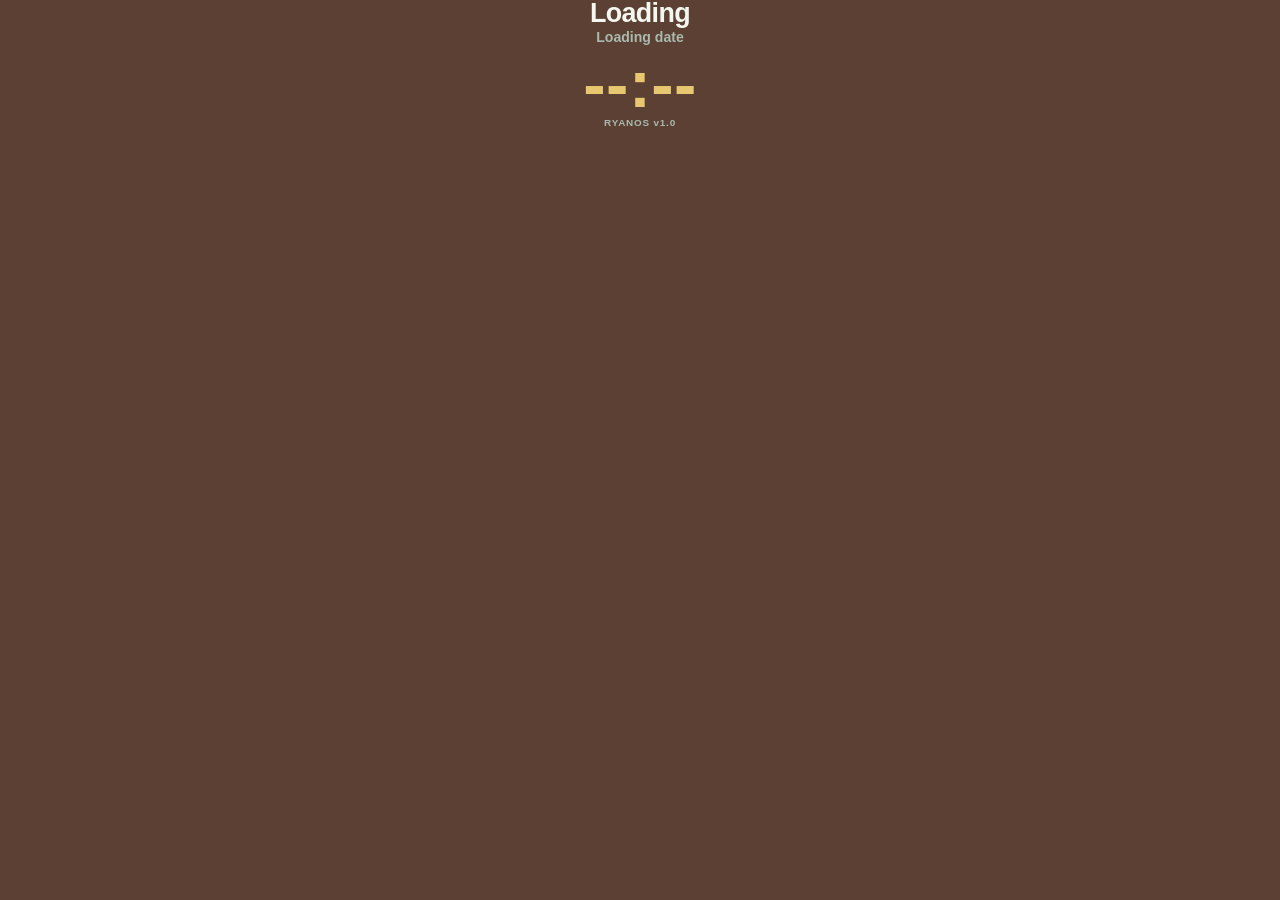
==== commit 57c5d6e5: "Update index.html" ====
--- a/index.html
+++ b/index.html
@@ -31,24 +31,24 @@
     window.RYANOS_VERSION = "1.0";
 
     window.RYANOS_MODULES = {
-      "weather-a": true,
+      "weather-a": false,
       "weather-b": true,
       "weather-c": true,
 
-      "flights": true,
+      "flights": false,
       "retirement": true,
       "chester": true,
 
       "seven": true,
       "eight": true,
-      "nine": true
+      "nine": false
     };
 
     /* ==========================================================
        TILE REGISTRY
 
        These names are stable. If Weather A changes from Omaha to
-       Phoenix, keep the filename weather-a.html and edit only:
+       Fremont, keep the filename weather-a.html and edit only:
 
        tiles/weather-a.html
     ========================================================== */
--- a/css/ryanos.css
+++ b/css/ryanos.css
@@ -0,0 +1,473 @@
+:root {
+  --bg: #071f1a;
+  --bg-dark: #041512;
+  --tile: #123b32;
+  --tile-2: #18483d;
+  --tile-3: #0f332c;
+  --accent: #7ddf9c;
+  --gold: #e7c76f;
+  --text: #f4f7ef;
+  --muted: #a9b9ae;
+  --line: rgba(244, 247, 239, 0.14);
+  --shadow: rgba(0, 0, 0, 0.28);
+  --error: #ffb4a8;
+}
+
+/* ---------- Typography Normalization ---------- */
+* { box-sizing: border-box; }
+html { -webkit-text-size-adjust: 100%; }
+body {
+  text-rendering: optimizeLegibility;
+  -webkit-font-smoothing: antialiased;
+  -moz-osx-font-smoothing: grayscale;
+}
+
+/* ---------- Page Foundation ---------- */
+html,
+body {
+  width: 100%;
+  min-height: 100%;
+  margin: 0;
+}
+
+body {
+  background-color: #5C4033;
+  color: var(--text);
+  font-family: -apple-system, BlinkMacSystemFont, "Segoe UI", sans-serif;
+}
+
+  background-size: cover;
+  background-position: center;
+  background-repeat: no-repeat;
+  background-attachment: fixed;
+  color: var(--text);
+  font-family: -apple-system, BlinkMacSystemFont, "Segoe UI", sans-serif;
+}
+
+/* ---------- Main Dashboard Frame ---------- */
+.dashboard-shell {
+  width: 100vw;
+  height: 100dvh;
+  padding: clamp(10px, 1.35vw, 26px);
+  display: grid;
+  grid-template-rows: auto minmax(0, 1fr) auto;
+  gap: clamp(8px, 1vw, 18px);
+  overflow: hidden;
+}
+
+.ryanos-header {
+  text-align: center;
+  line-height: 1;
+}
+
+.day {
+  font-size: clamp(1.25rem, 2.1vw, 2.6rem);
+  font-weight: 850;
+  letter-spacing: -0.025em;
+}
+
+.date {
+  margin-top: 0.22rem;
+  font-size: clamp(0.85rem, 1.1vw, 1.35rem);
+  font-weight: 750;
+  color: var(--muted);
+}
+
+.main-time {
+  margin-top: 0.35rem;
+  font-size: clamp(3rem, 5.25vw, 5.9rem);
+  font-weight: 900;
+  color: var(--gold);
+  letter-spacing: 0.005em;
+  font-variant-numeric: tabular-nums;
+  font-kerning: normal;
+}
+
+.tile-grid-main {
+  min-height: 0;
+  display: grid;
+  gap: clamp(8px, 1vw, 18px);
+}
+
+.tile-slot {
+  min-width: 0;
+  min-height: 0;
+  overflow: hidden;
+  border-radius: clamp(18px, 1.6vw, 30px);
+  box-shadow: 0 18px 46px var(--shadow);
+  border: 1px solid var(--line);
+  background: linear-gradient(180deg, var(--tile-2), var(--tile));
+}
+
+.tile-slot iframe {
+  width: 100%;
+  height: 100%;
+  border: 0;
+  display: block;
+  background: transparent;
+}
+
+/* ---------- Automatic Dashboard Layouts ---------- */
+.tile-grid-main.tile-count-1 {
+  grid-template-columns: minmax(0, 1fr);
+  grid-template-rows: minmax(0, 1fr);
+}
+
+.tile-grid-main.tile-count-2 {
+  grid-template-columns: repeat(2, minmax(0, 1fr));
+  grid-template-rows: minmax(0, 1fr);
+}
+
+.tile-grid-main.tile-count-3 {
+  grid-template-columns: repeat(3, minmax(0, 1fr));
+  grid-template-rows: minmax(0, 1fr);
+}
+
+.tile-grid-main.tile-count-4 {
+  grid-template-columns: repeat(2, minmax(0, 1fr));
+  grid-template-rows: repeat(2, minmax(0, 1fr));
+}
+
+.tile-grid-main.tile-count-5,
+.tile-grid-main.tile-count-6 {
+  grid-template-columns: repeat(3, minmax(0, 1fr));
+  grid-template-rows: repeat(2, minmax(0, 1fr));
+}
+
+.tile-grid-main.tile-count-7,
+.tile-grid-main.tile-count-8,
+.tile-grid-main.tile-count-9 {
+  grid-template-columns: repeat(3, minmax(0, 1fr));
+  grid-template-rows: repeat(3, minmax(0, 1fr));
+}
+
+.ryanos-footer {
+  min-height: 0;
+  font-size: clamp(0.62rem, 0.75vw, 0.9rem);
+  font-weight: 750;
+  color: var(--muted);
+  text-align: center;
+  letter-spacing: 0.08em;
+}
+
+/* ---------- Individual Tile Pages ---------- */
+body.tile-page {
+  width: 100vw;
+  height: 100dvh;
+  overflow: hidden;
+  background: linear-gradient(180deg, var(--tile-2), var(--tile));
+}
+
+.tile {
+  width: 100%;
+  height: 100dvh;
+  min-height: 0;
+  overflow: hidden;
+  background: linear-gradient(180deg, var(--tile-2), var(--tile));
+  color: var(--text);
+  display: flex;
+  flex-direction: column;
+  align-items: center;
+  text-align: center;
+}
+
+.tile-page .tile {
+  border-radius: 0;
+}
+
+.tile-header {
+  width: 100%;
+  padding: clamp(9px, 1vw, 18px) clamp(13px, 1.45vw, 26px);
+  border-bottom: 1px solid var(--line);
+  display: flex;
+  justify-content: space-between;
+  align-items: flex-start;
+  gap: 10px;
+}
+
+.location-block {
+  min-width: 0;
+  text-align: left;
+}
+
+.location-main {
+  font-size: clamp(0.95rem, 1.35vw, 1.75rem);
+  font-weight: 900;
+  color: var(--text);
+  letter-spacing: -0.025em;
+  white-space: nowrap;
+  overflow: hidden;
+  text-overflow: ellipsis;
+}
+
+.location-sub {
+  margin-top: 2px;
+  font-size: clamp(0.65rem, 0.8vw, 1rem);
+  font-weight: 700;
+  color: var(--muted);
+  white-space: nowrap;
+  overflow: hidden;
+  text-overflow: ellipsis;
+}
+
+.local-time {
+  font-size: clamp(0.82rem, 1vw, 1.3rem);
+  font-weight: 900;
+  color: var(--gold);
+  white-space: nowrap;
+  font-variant-numeric: tabular-nums;
+}
+
+.weather-body {
+  width: 100%;
+  flex: 1;
+  min-height: 0;
+  padding: clamp(7px, 0.85vw, 16px) clamp(13px, 1.45vw, 26px);
+  display: grid;
+  grid-template-rows: auto auto auto minmax(0, auto) auto;
+  align-items: center;
+  justify-items: center;
+}
+
+.main-weather {
+  display: flex;
+  justify-content: center;
+  align-items: center;
+  gap: clamp(10px, 1.1vw, 22px);
+  margin-bottom: clamp(2px, 0.35vw, 8px);
+  min-width: 0;
+}
+
+.icon {
+  font-size: clamp(1.7rem, 3.5vw, 4.4rem);
+  line-height: 1;
+  flex: 0 0 auto;
+}
+
+.temp {
+  font-size: clamp(2.55rem, 4.9vw, 6rem);
+  font-weight: 900;
+  letter-spacing: 0.015em;
+  font-variant-numeric: tabular-nums;
+  line-height: 0.85;
+  white-space: nowrap;
+}
+
+.degree {
+  font-size: 0.45em;
+  color: var(--accent);
+  vertical-align: top;
+  margin-left: 0.03em;
+}
+
+.condition {
+  max-width: 94%;
+  font-size: clamp(0.85rem, 1.22vw, 1.55rem);
+  font-weight: 900;
+  color: var(--text);
+  line-height: 1.02;
+  margin-bottom: clamp(2px, 0.3vw, 6px);
+}
+
+.feels {
+  font-size: clamp(0.78rem, 0.95vw, 1.2rem);
+  font-weight: 750;
+  color: var(--muted);
+  margin-bottom: clamp(6px, 0.75vw, 13px);
+}
+
+.detail-area {
+  width: 100%;
+  display: grid;
+  grid-template-columns: 1fr 1fr;
+  gap: clamp(6px, 0.85vw, 12px);
+  border-top: 1px solid var(--line);
+  padding-top: clamp(6px, 0.65vw, 12px);
+}
+
+.detail-box {
+  min-width: 0;
+  display: flex;
+  flex-direction: column;
+  align-items: center;
+  justify-content: center;
+}
+
+.detail-label {
+  font-size: clamp(0.58rem, 0.68vw, 0.82rem);
+  font-weight: 850;
+  letter-spacing: 0.17em;
+  text-transform: uppercase;
+  color: var(--muted);
+  margin-bottom: clamp(2px, 0.3vw, 5px);
+}
+
+.detail-value {
+  font-size: clamp(0.85rem, 1.1vw, 1.38rem);
+  font-weight: 900;
+  color: var(--text);
+  white-space: nowrap;
+}
+
+.tomorrow { color: var(--accent); }
+
+.error {
+  margin-top: 6px;
+  color: var(--error);
+  font-size: clamp(0.65rem, 0.75vw, 0.9rem);
+  font-weight: 700;
+}
+
+.simple-tile {
+  justify-content: center;
+  padding: clamp(14px, 1.7vw, 34px);
+  gap: clamp(8px, 1vw, 16px);
+}
+
+.tile-label {
+  font-size: clamp(0.7rem, 0.85vw, 1.05rem);
+  font-weight: 900;
+  letter-spacing: 0.22em;
+  text-transform: uppercase;
+  color: var(--muted);
+}
+
+.tile-hero {
+  font-size: clamp(1.8rem, 2.9vw, 3.6rem);
+  font-weight: 900;
+  color: var(--text);
+  letter-spacing: -0.035em;
+  line-height: 1;
+  font-variant-numeric: tabular-nums;
+}
+
+.tile-status {
+  font-size: clamp(1rem, 1.45vw, 1.8rem);
+  font-weight: 900;
+  color: var(--accent);
+  line-height: 1.1;
+}
+
+.tile-note {
+  font-size: clamp(0.76rem, 0.9vw, 1.15rem);
+  font-weight: 700;
+  color: var(--muted);
+  max-width: 36ch;
+  line-height: 1.3;
+}
+
+.chester-title {
+  font-size: clamp(0.95rem, 1.35vw, 1.7rem);
+  font-weight: 900;
+  color: var(--text);
+  letter-spacing: 0.07em;
+  line-height: 1.1;
+}
+
+.chester-age {
+  font-size: clamp(1.15rem, 1.75vw, 2.35rem);
+  font-weight: 900;
+  color: var(--text);
+  line-height: 1.1;
+}
+
+.chester-human-age {
+  font-size: clamp(1rem, 1.45vw, 1.85rem);
+  font-weight: 900;
+  color: var(--accent);
+  line-height: 1.1;
+}
+
+/* ---------- Smaller Screens ---------- */
+@media (max-width: 1050px) {
+  .dashboard-shell {
+    height: auto;
+    min-height: 100dvh;
+    overflow: auto;
+  }
+
+  .tile-grid-main,
+  .tile-grid-main.tile-count-1,
+  .tile-grid-main.tile-count-2,
+  .tile-grid-main.tile-count-3,
+  .tile-grid-main.tile-count-4,
+  .tile-grid-main.tile-count-5,
+  .tile-grid-main.tile-count-6,
+  .tile-grid-main.tile-count-7,
+  .tile-grid-main.tile-count-8,
+  .tile-grid-main.tile-count-9 {
+    grid-template-columns: repeat(2, minmax(0, 1fr));
+    grid-auto-rows: minmax(260px, 34vh);
+  }
+}
+
+@media (max-width: 680px) {
+  .dashboard-shell {
+    padding: 14px;
+    gap: 14px;
+  }
+
+  .tile-grid-main,
+  .tile-grid-main.tile-count-1,
+  .tile-grid-main.tile-count-2,
+  .tile-grid-main.tile-count-3,
+  .tile-grid-main.tile-count-4,
+  .tile-grid-main.tile-count-5,
+  .tile-grid-main.tile-count-6,
+  .tile-grid-main.tile-count-7,
+  .tile-grid-main.tile-count-8,
+  .tile-grid-main.tile-count-9 {
+    grid-template-columns: 1fr;
+    grid-auto-rows: minmax(280px, auto);
+  }
+}
+
+@media (max-height: 760px) and (min-width: 1000px) {
+  .dashboard-shell {
+    padding: 10px 18px;
+    gap: 8px;
+  }
+
+  .main-time {
+    font-size: clamp(2.5rem, 4.5vw, 4.8rem);
+    margin-top: 0.25rem;
+  }
+
+  .day { font-size: clamp(1.1rem, 1.9vw, 2rem); }
+  .date { font-size: clamp(0.75rem, 1vw, 1.1rem); }
+  .ryanos-footer { font-size: 0.65rem; }
+}
+
+/* ---------- Balanced large-screen layouts for non-3/6/9 counts ---------- */
+@media (min-width: 1051px) {
+  .tile-grid-main.tile-count-5 {
+    grid-template-columns: repeat(6, minmax(0, 1fr));
+    grid-template-rows: repeat(2, minmax(0, 1fr));
+  }
+  .tile-grid-main.tile-count-5 .tile-slot { grid-column: span 2; }
+  .tile-grid-main.tile-count-5 .tile-slot:nth-child(4),
+  .tile-grid-main.tile-count-5 .tile-slot:nth-child(5) { grid-column: span 3; }
+
+  .tile-grid-main.tile-count-7 {
+    grid-template-columns: repeat(6, minmax(0, 1fr));
+    grid-template-rows: repeat(3, minmax(0, 1fr));
+  }
+  .tile-grid-main.tile-count-7 .tile-slot { grid-column: span 2; }
+  .tile-grid-main.tile-count-7 .tile-slot:nth-child(7) { grid-column: 1 / -1; }
+
+  .tile-grid-main.tile-count-8 {
+    grid-template-columns: repeat(6, minmax(0, 1fr));
+    grid-template-rows: repeat(3, minmax(0, 1fr));
+  }
+  .tile-grid-main.tile-count-8 .tile-slot { grid-column: span 2; }
+  .tile-grid-main.tile-count-8 .tile-slot:nth-child(7),
+  .tile-grid-main.tile-count-8 .tile-slot:nth-child(8) { grid-column: span 3; }
+}
+
+.tile-slot > .tile {
+  height: 100%;
+}
+
+@media (max-width: 1050px) {
+  .tile-slot { grid-column: auto !important; }
+}
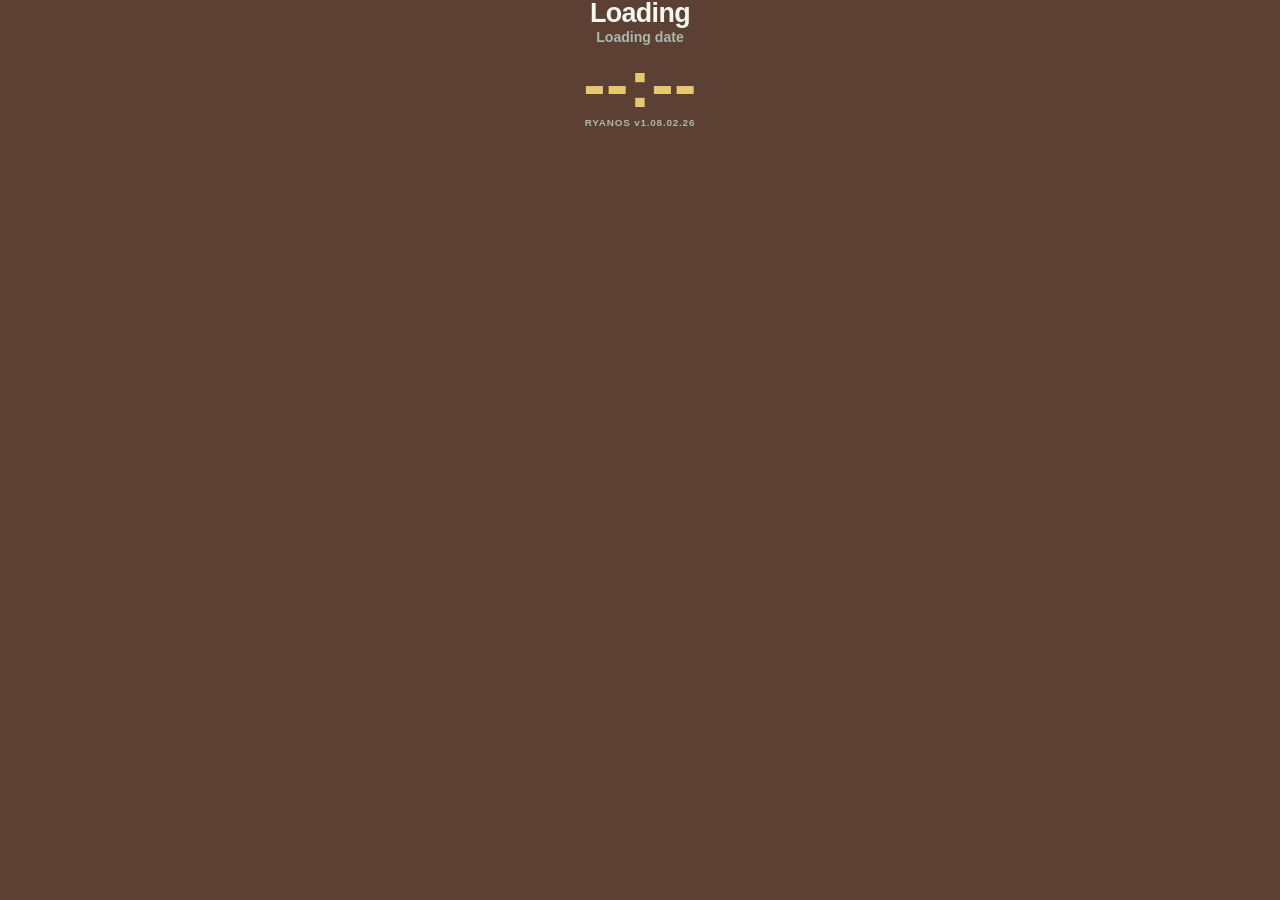
==== commit 8ef88a08: "Update index.html" ====
--- a/index.html
+++ b/index.html
@@ -15,7 +15,7 @@
 
     <section class="tile-grid-main" id="tileGrid" aria-label="RyanOS module grid"></section>
 
-    <footer class="ryanos-footer">RYANOS v1.0</footer>
+    <footer class="ryanos-footer">RYANOS v1.08.02.26</footer>
   </main>
 
   <script>
@@ -31,7 +31,7 @@
     window.RYANOS_VERSION = "1.0";
 
     window.RYANOS_MODULES = {
-      "weather-a": false,
+      "weather-a": true,
       "weather-b": true,
       "weather-c": true,
 
@@ -40,7 +40,7 @@
       "chester": true,
 
       "seven": true,
-      "eight": true,
+      "eight": false,
       "nine": false
     };
 
